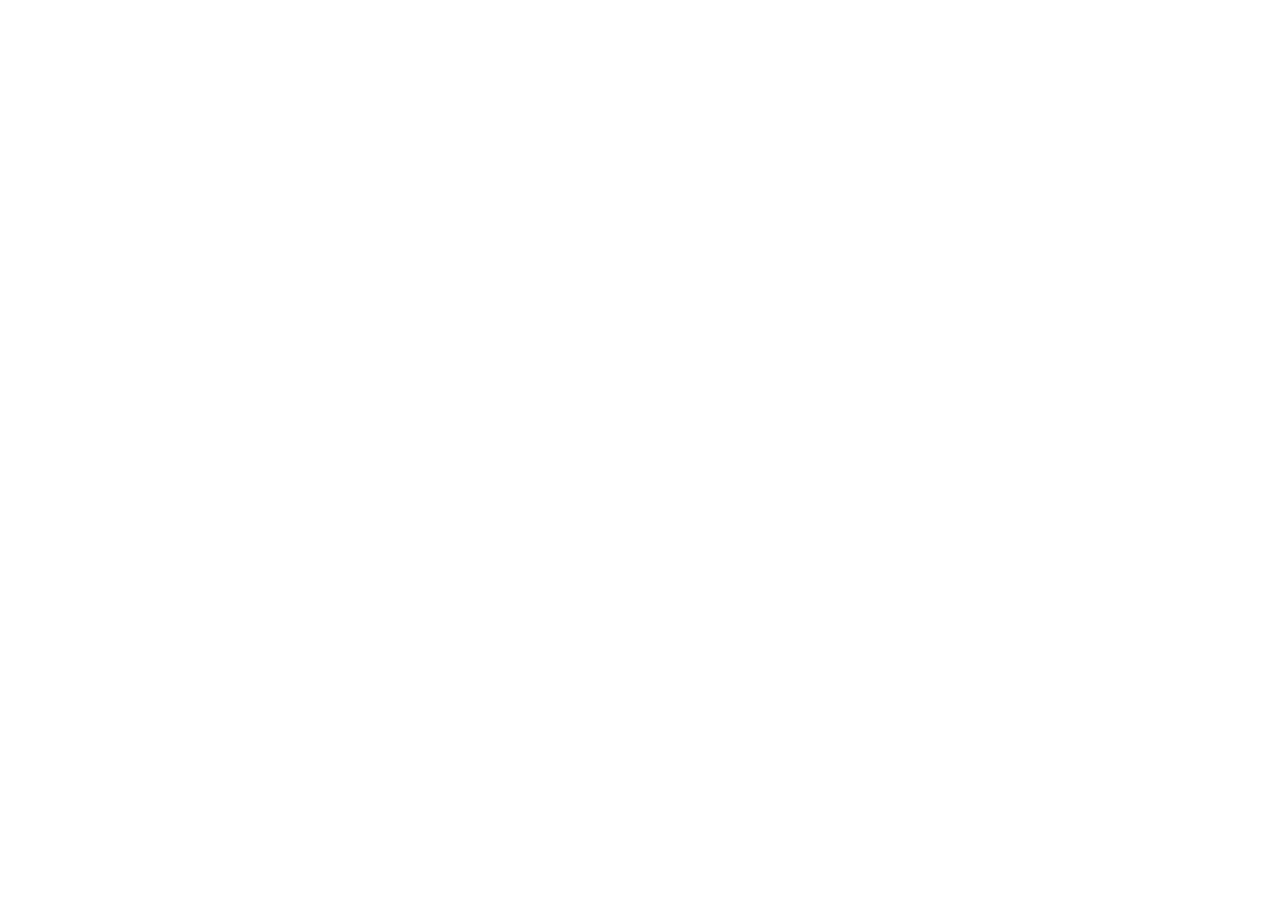
==== admin/index.html @ 25de62da "Add files via upload" ====
<!doctype html>
<html lang="en"><head><meta charset="utf-8"><meta name="viewport" content="width=device-width,initial-scale=1"><title>HEEs Studio — Manage work</title></head><body><script src="https://unpkg.com/decap-cms@^3/dist/decap-cms.js"></script></body></html>
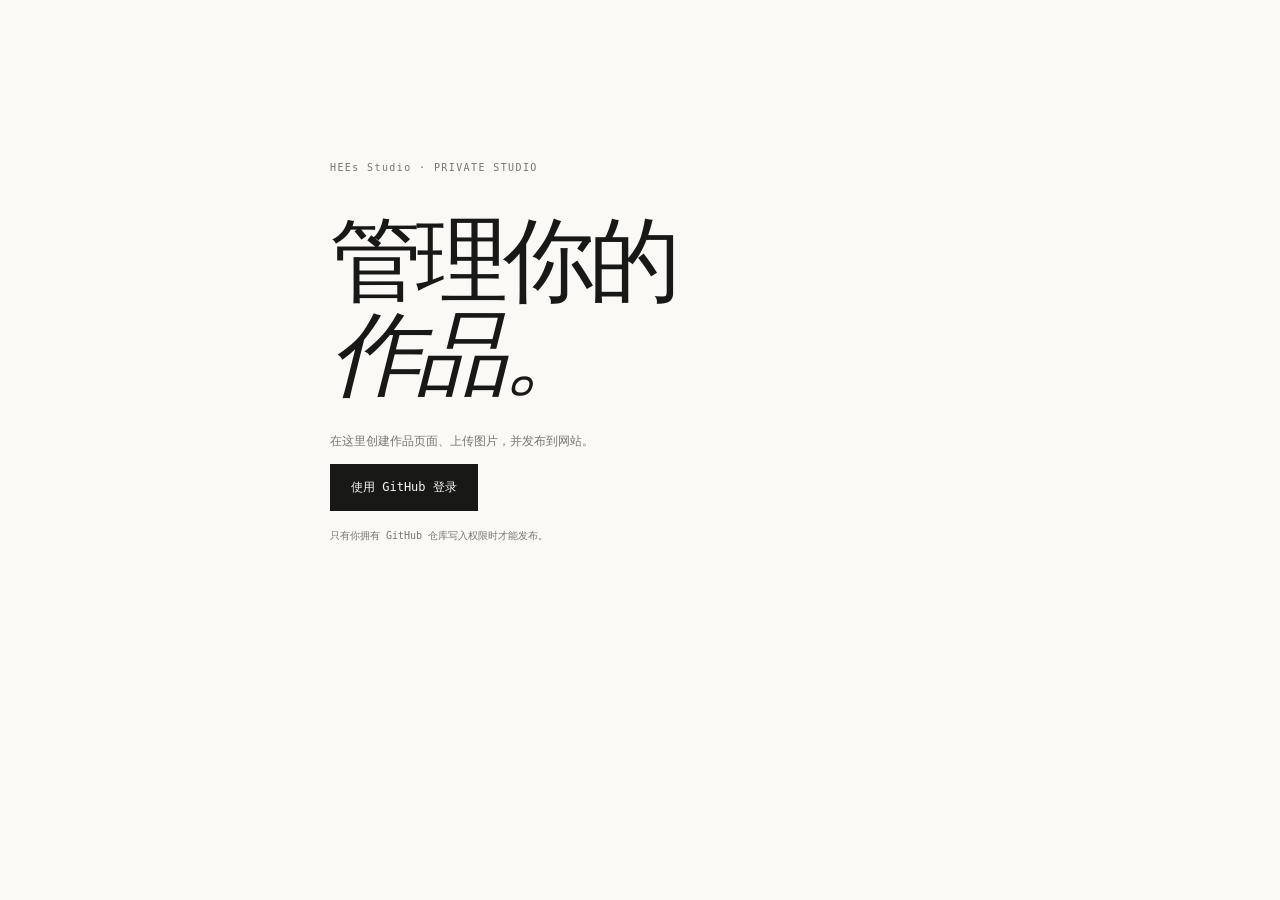
==== commit 6d762093: "Add files via upload" ====
--- a/admin/index.html
+++ b/admin/index.html
@@ -1,2 +1 @@
-<!doctype html>
-<html lang="en"><head><meta charset="utf-8"><meta name="viewport" content="width=device-width,initial-scale=1"><title>HEEs Studio — Manage work</title></head><body><script src="https://unpkg.com/decap-cms@^3/dist/decap-cms.js"></script></body></html>
+<!doctype html><html lang="zh-CN"><head><meta charset="utf-8"><meta name="viewport" content="width=device-width,initial-scale=1"><title>工作室后台 · HEEs Studio</title><link rel="stylesheet" href="admin.css"></head><body><main id="app"><section class="login-card"><p class="kicker">HEEs Studio · PRIVATE STUDIO</p><h1>管理你的<br><em>作品。</em></h1><p>在这里创建作品页面、上传图片，并发布到网站。</p><button id="login" class="button dark">使用 GitHub 登录</button><small>只有你拥有 GitHub 仓库写入权限时才能发布。</small></section></main><script src="admin.js"></script></body></html>
--- a/admin/admin.css
+++ b/admin/admin.css
@@ -0,0 +1 @@
+:root{--ink:#181817;--paper:#faf9f5;--soft:#e7e5df;--muted:#77756f;--serif:"Libre Baskerville",Georgia,serif;--mono:"DM Mono",monospace}*{box-sizing:border-box}body{margin:0;background:var(--paper);color:var(--ink);font:12px var(--mono)}button,input,textarea{font:inherit}button{cursor:pointer}.login-card{width:min(100% - 48px,620px);margin:18vh auto 0}.kicker{font-size:10px;letter-spacing:.14em;color:var(--muted)}h1{font:400 clamp(48px,8vw,92px)/1.02 var(--serif);letter-spacing:-.06em;margin:42px 0 28px}h1 em{font-style:italic}.login-card>p:not(.kicker){max-width:320px;line-height:1.8;color:var(--muted)}.button{border:1px solid var(--ink);padding:14px 20px;background:transparent}.button.dark{background:var(--ink);color:var(--paper)}.login-card small{display:block;margin-top:18px;color:var(--muted);font-size:10px}.shell{min-height:100vh}.topbar{display:flex;align-items:center;justify-content:space-between;padding:20px 32px;border-bottom:1px solid var(--soft)}.topbar strong{font-size:13px}.topbar span{color:var(--muted);margin-left:18px}.content{max-width:1100px;margin:auto;padding:68px 32px}.content-head{display:flex;align-items:end;justify-content:space-between;margin-bottom:42px}.content-head h1{font-size:60px;margin:0}.content-head p{color:var(--muted);margin:0}.works{border-top:1px solid var(--ink)}.work{display:grid;grid-template-columns:55px 1fr 130px 24px;gap:18px;align-items:center;padding:20px 0;border-bottom:1px solid var(--soft)}.work strong{font:400 25px var(--serif);letter-spacing:-.03em}.work small{color:var(--muted)}.work .arrow{text-align:right;font-size:18px}.notice{padding:20px 0;color:var(--muted)}.modal-wrap{position:fixed;inset:0;background:rgba(24,24,23,.28);display:grid;place-items:center;padding:20px}.modal{width:min(100%,700px);max-height:90vh;overflow:auto;background:var(--paper);padding:32px}.modal h2{font:400 40px var(--serif);margin:0 0 26px;letter-spacing:-.04em}.field{display:grid;gap:8px;margin:18px 0}.field label{font-size:10px;text-transform:uppercase;letter-spacing:.1em;color:var(--muted)}.field input,.field textarea{width:100%;border:1px solid var(--soft);background:transparent;padding:12px;color:var(--ink)}.field textarea{min-height:120px;resize:vertical}.file-note{color:var(--muted);font-size:10px;line-height:1.6}.modal-actions{display:flex;justify-content:flex-end;gap:10px;margin-top:28px}.progress{color:var(--muted);font-size:11px}.error{color:#a12d20;font-size:11px;line-height:1.5}@media(max-width:650px){.topbar,.content{padding-left:18px;padding-right:18px}.content-head{display:block}.content-head h1{margin-bottom:18px}.work{grid-template-columns:32px 1fr 18px}.work small{display:none}}
